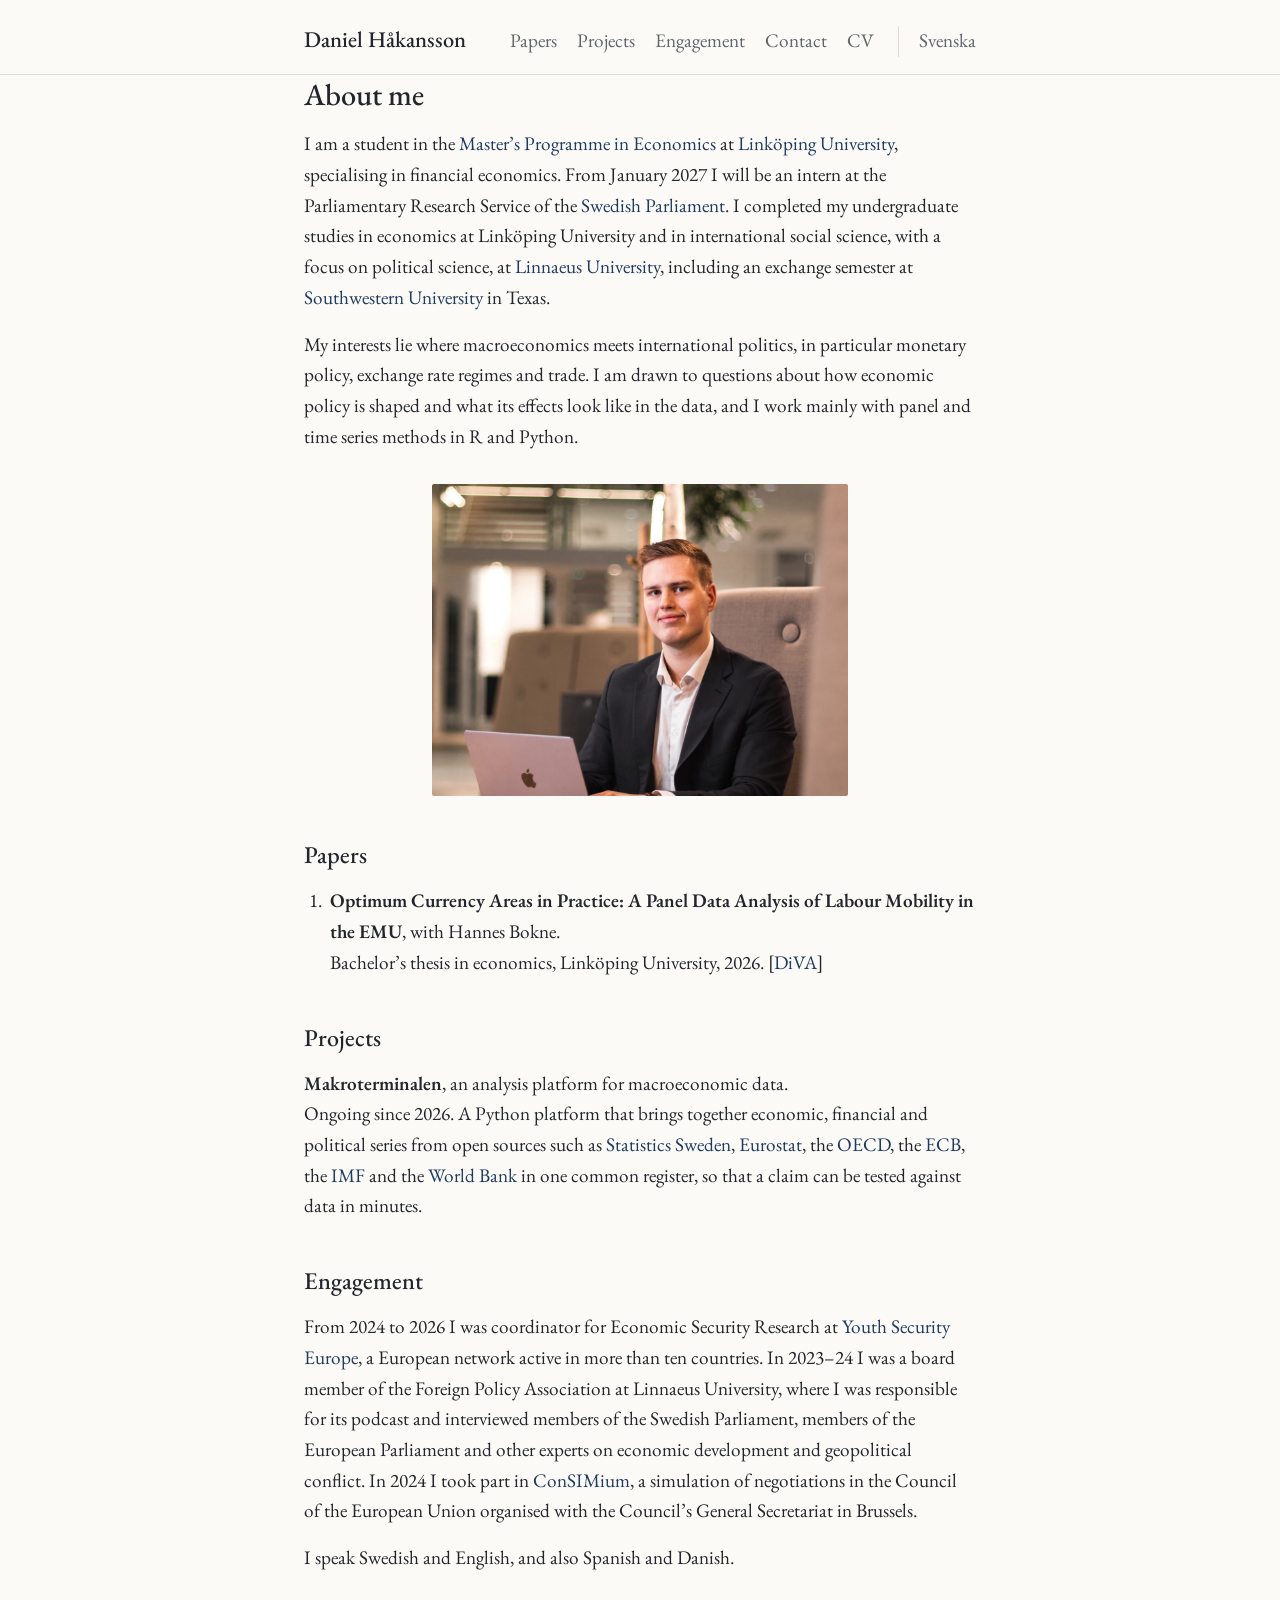
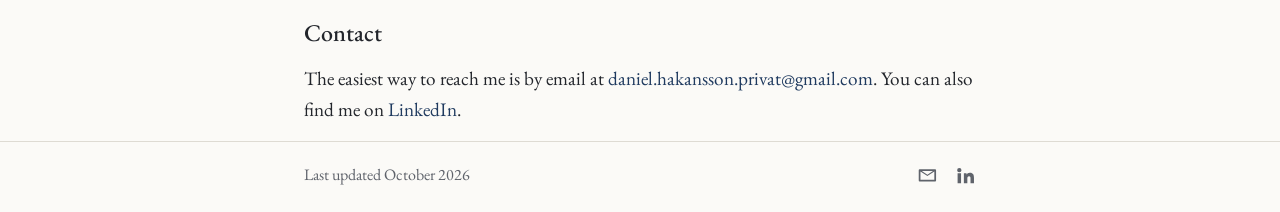
==== index.html @ c1898f9c "Dela upp i Papers och Projects Co-Authored-By: Claude Opus 5.5 <noreply@anthropic.com>" ====
<!doctype html>
<html lang="en">
<head>
  <meta charset="utf-8">
  <meta name="viewport" content="width=device-width, initial-scale=1">
  <title>Daniel Håkansson</title>
  <meta name="description" content="Daniel Håkansson, MSc student in economics (financial economics) at Linköping University.">
  <link rel="alternate" hreflang="en" href="https://daniel-hakansson.github.io/">
  <link rel="alternate" hreflang="sv" href="https://daniel-hakansson.github.io/sv/">
  <link rel="preconnect" href="https://fonts.googleapis.com">
  <link rel="preconnect" href="https://fonts.gstatic.com" crossorigin>
  <link href="https://fonts.googleapis.com/css2?family=EB+Garamond:ital,wght@0,400;0,500;0,600;1,400&display=swap" rel="stylesheet">
  <link rel="stylesheet" href="style.css">
</head>
<body>
  <header class="site-header">
    <div class="wrap">
      <a class="site-name" href="./">Daniel Håkansson</a>
      <nav>
        <a href="#papers">Papers</a>
        <a href="#projects">Projects</a>
        <a href="#engagement">Engagement</a>
        <a href="#contact">Contact</a>
        <a href="cv.html">CV</a>
      </nav>
      <a class="lang" href="sv/" hreflang="sv" lang="sv">Svenska</a>
    </div>
  </header>

  <main class="wrap">
    <section id="about">
      <h1>About me</h1>
      <p>I am a student in the <a href="https://studieinfo.liu.se/en/program/F7MNA">Master’s Programme in Economics</a> at <a href="https://liu.se/en">Linköping University</a>, specialising in financial economics. From January 2027 I will be an intern at the Parliamentary Research Service of the <a href="https://www.riksdagen.se/en/">Swedish Parliament</a>. I completed my undergraduate studies in economics at Linköping University and in international social science, with a focus on political science, at <a href="https://lnu.se/en/">Linnaeus University</a>, including an exchange semester at <a href="https://www.southwestern.edu">Southwestern University</a> in Texas.</p>
      <p>My interests lie where macroeconomics meets international politics, in particular monetary policy, exchange rate regimes and trade. I am drawn to questions about how economic policy is shaped and what its effects look like in the data, and I work mainly with panel and time series methods in R and Python.</p>
      <figure class="portrait">
        <img src="images/portrait.jpg" alt="Daniel Håkansson" width="1200" height="900">
      </figure>
    </section>

    <section id="papers">
      <h2>Papers</h2>
      <ol class="works">
        <li>
          <span class="work-title">Optimum Currency Areas in Practice: A Panel Data Analysis of Labour Mobility in the EMU</span>, with Hannes Bokne.<br>
          Bachelor’s thesis in economics, Linköping University, 2026. [<a href="https://urn.kb.se/resolve?urn=urn:nbn:se:liu:diva-224443">DiVA</a>]
        </li>
      </ol>
    </section>

    <section id="projects">
      <h2>Projects</h2>
      <div class="project">
        <span class="work-title">Makroterminalen</span>, an analysis platform for macroeconomic data.<br>
        Ongoing since 2026. A Python platform that brings together economic, financial and political series from open sources such as <a href="https://www.scb.se/en/">Statistics Sweden</a>, <a href="https://ec.europa.eu/eurostat">Eurostat</a>, the <a href="https://www.oecd.org">OECD</a>, the <a href="https://www.ecb.europa.eu">ECB</a>, the <a href="https://www.imf.org">IMF</a> and the <a href="https://www.worldbank.org">World Bank</a> in one common register, so that a claim can be tested against data in minutes.
      </div>
    </section>

    <section id="engagement">
      <h2>Engagement</h2>
      <p>From 2024 to 2026 I was coordinator for Economic Security Research at <a href="https://youthsecurity.eu">Youth Security Europe</a>, a European network active in more than ten countries. In 2023–24 I was a board member of the Foreign Policy Association at Linnaeus University, where I was responsible for its podcast and interviewed members of the Swedish Parliament, members of the European Parliament and other experts on economic development and geopolitical conflict. In 2024 I took part in <a href="https://www.consilium.europa.eu/en/events/consimium/">ConSIMium</a>, a simulation of negotiations in the Council of the European Union organised with the Council’s General Secretariat in Brussels.</p>
      <p>I speak Swedish and English, and also Spanish and Danish.</p>
    </section>

    <section id="contact">
      <h2>Contact</h2>
      <p>The easiest way to reach me is by email at <span class="email">daniel.hakansson.privat [at] gmail.com</span>. You can also find me on <a href="https://se.linkedin.com/in/daniel-h%C3%A5kansson-78451b238">LinkedIn</a>.</p>
    </section>
  </main>

  <footer class="site-footer">
    <div class="wrap">
      <span>Last updated October 2026</span>
      <span class="icons">
        <a class="email-link" href="#contact" aria-label="Email" title="Email"><svg viewBox="0 0 24 24" aria-hidden="true"><path d="M3 5h18a1 1 0 0 1 1 1v12a1 1 0 0 1-1 1H3a1 1 0 0 1-1-1V6a1 1 0 0 1 1-1Zm1 2.4V17h16V7.4l-8 5.3-8-5.3ZM5.6 7 12 11.2 18.4 7H5.6Z"/></svg></a>
        <a href="https://se.linkedin.com/in/daniel-h%C3%A5kansson-78451b238" aria-label="LinkedIn" title="LinkedIn"><svg viewBox="0 0 24 24" aria-hidden="true"><path d="M4.98 3.5a2.5 2.5 0 1 1 0 5 2.5 2.5 0 0 1 0-5ZM3 9.5h4V21H3V9.5Zm6.5 0h3.8v1.6h.06c.53-1 1.83-2.06 3.77-2.06 4.03 0 4.77 2.65 4.77 6.1V21h-4v-5.1c0-1.22-.02-2.79-1.7-2.79-1.7 0-1.96 1.33-1.96 2.7V21h-4V9.5Z"/></svg></a>
      </span>
    </div>
  </footer>
  <script src="email.js"></script>
</body>
</html>
---- style.css ----
:root {
  --bg: #fbfaf7;
  --text: #22252b;
  --muted: #5f636b;
  --rule: #dedbd3;
  --accent: #1f3a5f;
}

@media (prefers-color-scheme: dark) {
  :root {
    --bg: #17191d;
    --text: #e4e2dd;
    --muted: #a3a6ad;
    --rule: #34373d;
    --accent: #9db8dc;
  }
}

* { box-sizing: border-box; }

html { -webkit-text-size-adjust: 100%; }

body {
  margin: 0;
  background: var(--bg);
  color: var(--text);
  font-family: "EB Garamond", Georgia, "Times New Roman", serif;
  font-size: 1.2rem;
  line-height: 1.6;
  display: flex;
  flex-direction: column;
  min-height: 100vh;
}

.wrap {
  width: 100%;
  max-width: 44rem;
  margin: 0 auto;
  padding: 0 1rem;
}

a { color: var(--accent); text-decoration: none; }
a:hover { text-decoration: underline; }

.site-header { border-bottom: 1px solid var(--rule); }
.site-header .wrap {
  display: flex;
  flex-wrap: wrap;
  gap: 0.5rem 1.5rem;
  justify-content: space-between;
  align-items: baseline;
  padding-top: 1.4rem;
  padding-bottom: 1rem;
}
.site-name { color: var(--text); font-size: 1.4rem; font-weight: 500; }
.site-name:hover { text-decoration: none; }
nav { display: flex; flex-wrap: wrap; gap: 0.25rem 1.25rem; }
nav a { color: var(--muted); }
nav a:hover { color: var(--accent); text-decoration: none; }
nav a[aria-current="page"] { color: var(--text); }
.site-header nav { margin-left: auto; }
.site-header .lang { color: var(--muted); padding-left: 1.25rem; border-left: 1px solid var(--rule); }
.site-header .lang:hover { color: var(--accent); text-decoration: none; }

main { flex: 1; padding-top: 2.5rem; padding-bottom: 3rem; }

section + section { margin-top: 2.75rem; }
section { scroll-margin-top: 1rem; }

h1, h2 { font-weight: 500; line-height: 1.25; margin: 0 0 1rem; }
h1 { font-size: 1.9rem; }
h2 { font-size: 1.5rem; }

p { margin: 0 0 1rem; }

.portrait {
  max-width: 26rem;
  margin: 2rem auto 0;
}
.portrait img { display: block; width: 100%; height: auto; border-radius: 2px; }

.works { padding-left: 1.4rem; margin: 0; }
.works li { margin-bottom: 1rem; padding-left: 0.25rem; }
.work-title { font-weight: 600; }
.project { margin-bottom: 1rem; }

.muted { color: var(--muted); }

.cv .print-note { margin-top: -0.5rem; font-size: 1.05rem; }
.cv section + section { margin-top: 2.25rem; }
.entry { margin-bottom: 1.1rem; }
.entry-head {
  display: flex;
  flex-wrap: wrap;
  justify-content: space-between;
  gap: 0 1rem;
  align-items: baseline;
}
.entry-title { font-weight: 600; }
.entry-date { color: var(--muted); white-space: nowrap; }
.entry-org { font-style: italic; }
.entry p { margin: 0.2rem 0 0; }

.site-footer { border-top: 1px solid var(--rule); color: var(--muted); font-size: 1rem; }
.site-footer .wrap {
  display: flex;
  justify-content: space-between;
  align-items: center;
  gap: 1rem;
  padding-top: 1.25rem;
  padding-bottom: 1.5rem;
}
.site-footer .icons { display: flex; gap: 1.1rem; }
.site-footer .icons a { color: var(--muted); display: inline-flex; }
.site-footer .icons a:hover { color: var(--accent); }
.site-footer .icons svg { width: 1.3rem; height: 1.3rem; fill: currentColor; }

@media print {
  :root { --bg: #fff; --text: #000; --muted: #444; --accent: #000; }
  body { font-size: 11pt; }
  .site-header nav, .print-note, .site-footer { display: none; }
  .site-header { border: 0; }
  main { padding-top: 0.5rem; }
  .entry { break-inside: avoid; }
}

@media (max-width: 34rem) {
  body { font-size: 1.12rem; }
  .site-header .lang { order: 2; margin-left: auto; padding-left: 0; border-left: 0; }
  .site-header nav { order: 3; width: 100%; margin-left: 0; gap: 0.25rem 0.9rem; font-size: 1.05rem; }
  .portrait { margin-top: 1.5rem; }
}
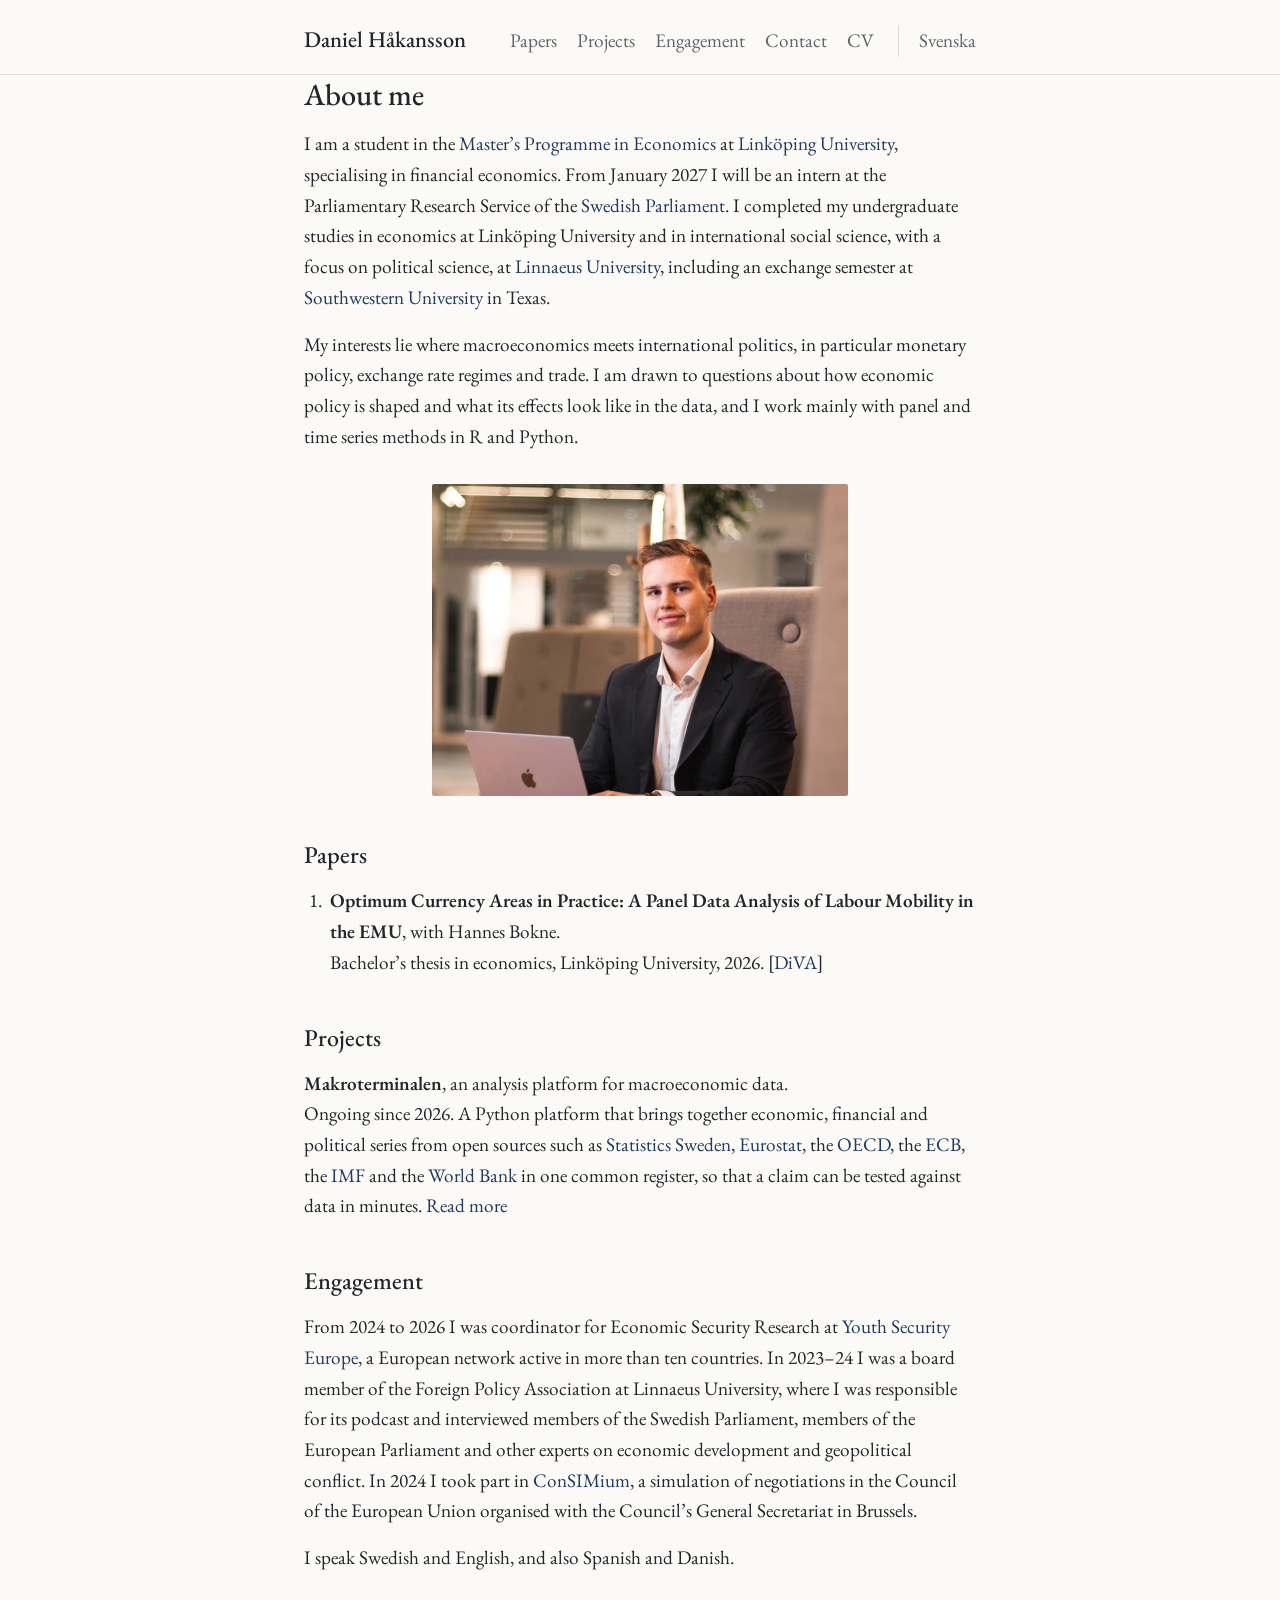
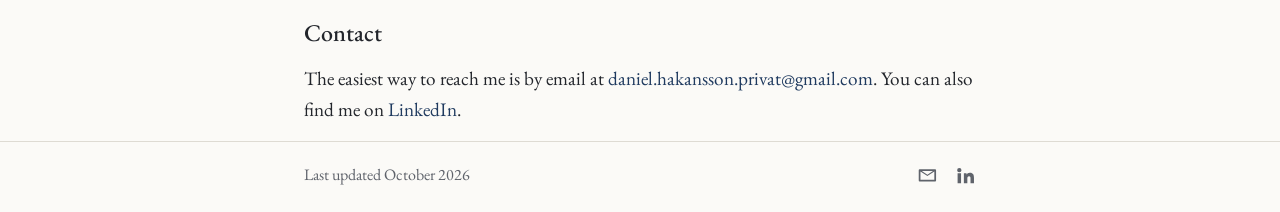
==== commit afdf979b: "Projektsida för Makroterminalen på engelska och svenska Co-Authored-By: Claude Opus 5.5 <noreply@ant" ====
--- a/index.html
+++ b/index.html
@@ -51,7 +51,7 @@
       <h2>Projects</h2>
       <div class="project">
         <span class="work-title">Makroterminalen</span>, an analysis platform for macroeconomic data.<br>
-        Ongoing since 2026. A Python platform that brings together economic, financial and political series from open sources such as <a href="https://www.scb.se/en/">Statistics Sweden</a>, <a href="https://ec.europa.eu/eurostat">Eurostat</a>, the <a href="https://www.oecd.org">OECD</a>, the <a href="https://www.ecb.europa.eu">ECB</a>, the <a href="https://www.imf.org">IMF</a> and the <a href="https://www.worldbank.org">World Bank</a> in one common register, so that a claim can be tested against data in minutes.
+        Ongoing since 2026. A Python platform that brings together economic, financial and political series from open sources such as <a href="https://www.scb.se/en/">Statistics Sweden</a>, <a href="https://ec.europa.eu/eurostat">Eurostat</a>, the <a href="https://www.oecd.org">OECD</a>, the <a href="https://www.ecb.europa.eu">ECB</a>, the <a href="https://www.imf.org">IMF</a> and the <a href="https://www.worldbank.org">World Bank</a> in one common register, so that a claim can be tested against data in minutes. <a href="makroterminalen.html">Read more</a>
       </div>
     </section>
 
--- a/style.css
+++ b/style.css
@@ -84,6 +84,19 @@
 .work-title { font-weight: 600; }
 .project { margin-bottom: 1rem; }
 
+.kicker { margin: 0 0 0.4rem; font-size: 1rem; letter-spacing: 0.04em; text-transform: uppercase; }
+.kicker a { color: var(--muted); }
+.lead { font-size: 1.3rem; color: var(--muted); margin-bottom: 2rem; }
+.shot { margin: 1.75rem 0; }
+.shot img {
+  display: block;
+  width: 100%;
+  height: auto;
+  border: 1px solid var(--rule);
+  border-radius: 3px;
+}
+.shot figcaption { margin-top: 0.5rem; font-size: 1.02rem; color: var(--muted); font-style: italic; }
+
 .muted { color: var(--muted); }
 
 .cv .print-note { margin-top: -0.5rem; font-size: 1.05rem; }
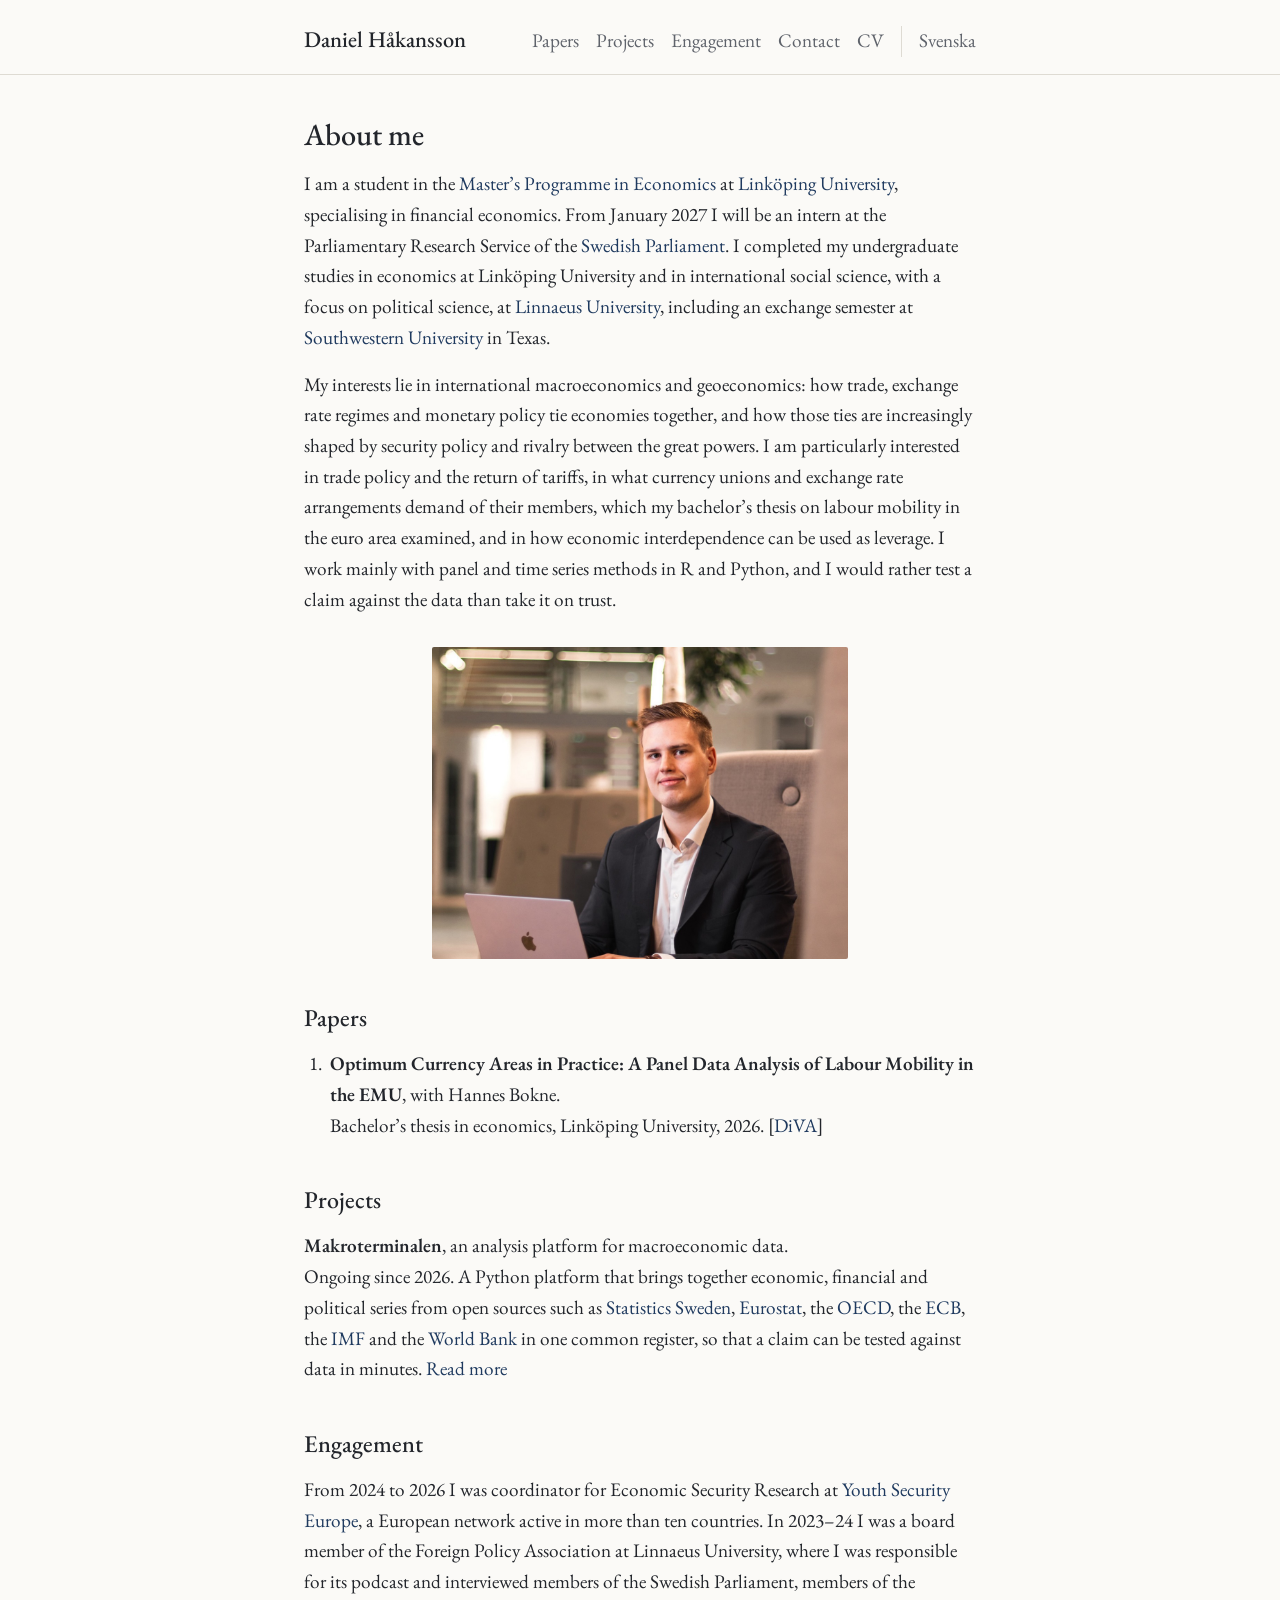
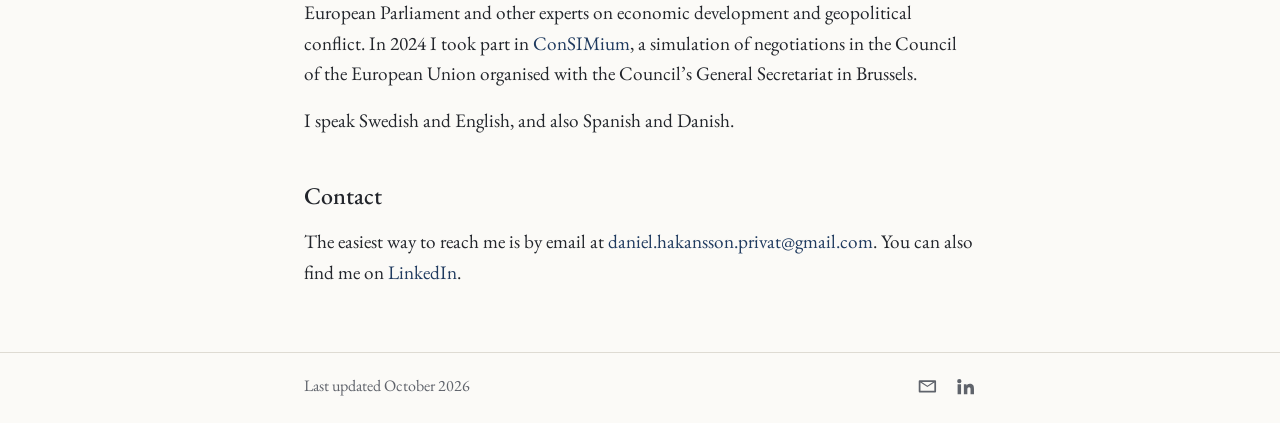
==== commit 997689eb: "Utförligare presentation av intressena: geoekonomi, handel och internationell makro Co-Authored-By: " ====
--- a/index.html
+++ b/index.html
@@ -31,7 +31,7 @@
     <section id="about">
       <h1>About me</h1>
       <p>I am a student in the <a href="https://studieinfo.liu.se/en/program/F7MNA">Master’s Programme in Economics</a> at <a href="https://liu.se/en">Linköping University</a>, specialising in financial economics. From January 2027 I will be an intern at the Parliamentary Research Service of the <a href="https://www.riksdagen.se/en/">Swedish Parliament</a>. I completed my undergraduate studies in economics at Linköping University and in international social science, with a focus on political science, at <a href="https://lnu.se/en/">Linnaeus University</a>, including an exchange semester at <a href="https://www.southwestern.edu">Southwestern University</a> in Texas.</p>
-      <p>My interests lie where macroeconomics meets international politics, in particular monetary policy, exchange rate regimes and trade. I am drawn to questions about how economic policy is shaped and what its effects look like in the data, and I work mainly with panel and time series methods in R and Python.</p>
+      <p>My interests lie in international macroeconomics and geoeconomics: how trade, exchange rate regimes and monetary policy tie economies together, and how those ties are increasingly shaped by security policy and rivalry between the great powers. I am particularly interested in trade policy and the return of tariffs, in what currency unions and exchange rate arrangements demand of their members, which my bachelor’s thesis on labour mobility in the euro area examined, and in how economic interdependence can be used as leverage. I work mainly with panel and time series methods in R and Python, and I would rather test a claim against the data than take it on trust.</p>
       <figure class="portrait">
         <img src="images/portrait.jpg" alt="Daniel Håkansson" width="1200" height="900">
       </figure>
--- a/style.css
+++ b/style.css
@@ -46,7 +46,7 @@
 .site-header .wrap {
   display: flex;
   flex-wrap: wrap;
-  gap: 0.5rem 1.5rem;
+  gap: 0.5rem 1.1rem;
   justify-content: space-between;
   align-items: baseline;
   padding-top: 1.4rem;
@@ -54,15 +54,15 @@
 }
 .site-name { color: var(--text); font-size: 1.4rem; font-weight: 500; }
 .site-name:hover { text-decoration: none; }
-nav { display: flex; flex-wrap: wrap; gap: 0.25rem 1.25rem; }
+nav { display: flex; flex-wrap: wrap; gap: 0.25rem 1.05rem; }
 nav a { color: var(--muted); }
 nav a:hover { color: var(--accent); text-decoration: none; }
 nav a[aria-current="page"] { color: var(--text); }
 .site-header nav { margin-left: auto; }
-.site-header .lang { color: var(--muted); padding-left: 1.25rem; border-left: 1px solid var(--rule); }
+.site-header .lang { color: var(--muted); padding-left: 1.05rem; border-left: 1px solid var(--rule); }
 .site-header .lang:hover { color: var(--accent); text-decoration: none; }
 
-main { flex: 1; padding-top: 2.5rem; padding-bottom: 3rem; }
+main.wrap { flex: 1; padding-top: 2.5rem; padding-bottom: 3rem; }
 
 section + section { margin-top: 2.75rem; }
 section { scroll-margin-top: 1rem; }
@@ -96,6 +96,52 @@
   border-radius: 3px;
 }
 .shot figcaption { margin-top: 0.5rem; font-size: 1.02rem; color: var(--muted); font-style: italic; }
+
+.gallery { margin: 1.75rem 0; }
+.gallery-track { align-items: flex-start; }
+.gallery:focus-visible { outline: 2px solid var(--accent); outline-offset: 4px; }
+.gallery-track {
+  display: flex;
+  overflow-x: auto;
+  scroll-snap-type: x mandatory;
+  scrollbar-width: none;
+}
+.gallery-track::-webkit-scrollbar { display: none; }
+.gallery .slide {
+  flex: 0 0 100%;
+  margin: 0;
+  scroll-snap-align: start;
+}
+.gallery .slide img {
+  display: block;
+  width: 100%;
+  height: auto;
+  border: 1px solid var(--rule);
+  border-radius: 3px;
+}
+.gallery .slide figcaption { margin-top: 0.5rem; font-size: 1.02rem; color: var(--muted); font-style: italic; }
+.gallery-controls {
+  display: flex;
+  align-items: center;
+  justify-content: center;
+  gap: 1rem;
+  margin-top: 0.6rem;
+}
+.gallery-controls button {
+  font: inherit;
+  font-size: 1.3rem;
+  line-height: 1;
+  width: 2.4rem;
+  height: 2.4rem;
+  border: 1px solid var(--rule);
+  border-radius: 50%;
+  background: transparent;
+  color: var(--text);
+  cursor: pointer;
+}
+.gallery-controls button:hover:not(:disabled) { border-color: var(--accent); color: var(--accent); }
+.gallery-controls button:disabled { opacity: 0.35; cursor: default; }
+.gallery-count { color: var(--muted); min-width: 3.5rem; text-align: center; font-variant-numeric: tabular-nums; }
 
 .muted { color: var(--muted); }
 
@@ -133,8 +179,10 @@
   body { font-size: 11pt; }
   .site-header nav, .print-note, .site-footer { display: none; }
   .site-header { border: 0; }
-  main { padding-top: 0.5rem; }
+  main.wrap { padding-top: 0.5rem; }
   .entry { break-inside: avoid; }
+  .gallery-track { display: block; overflow: visible; }
+  .gallery-controls { display: none; }
 }
 
 @media (max-width: 34rem) {
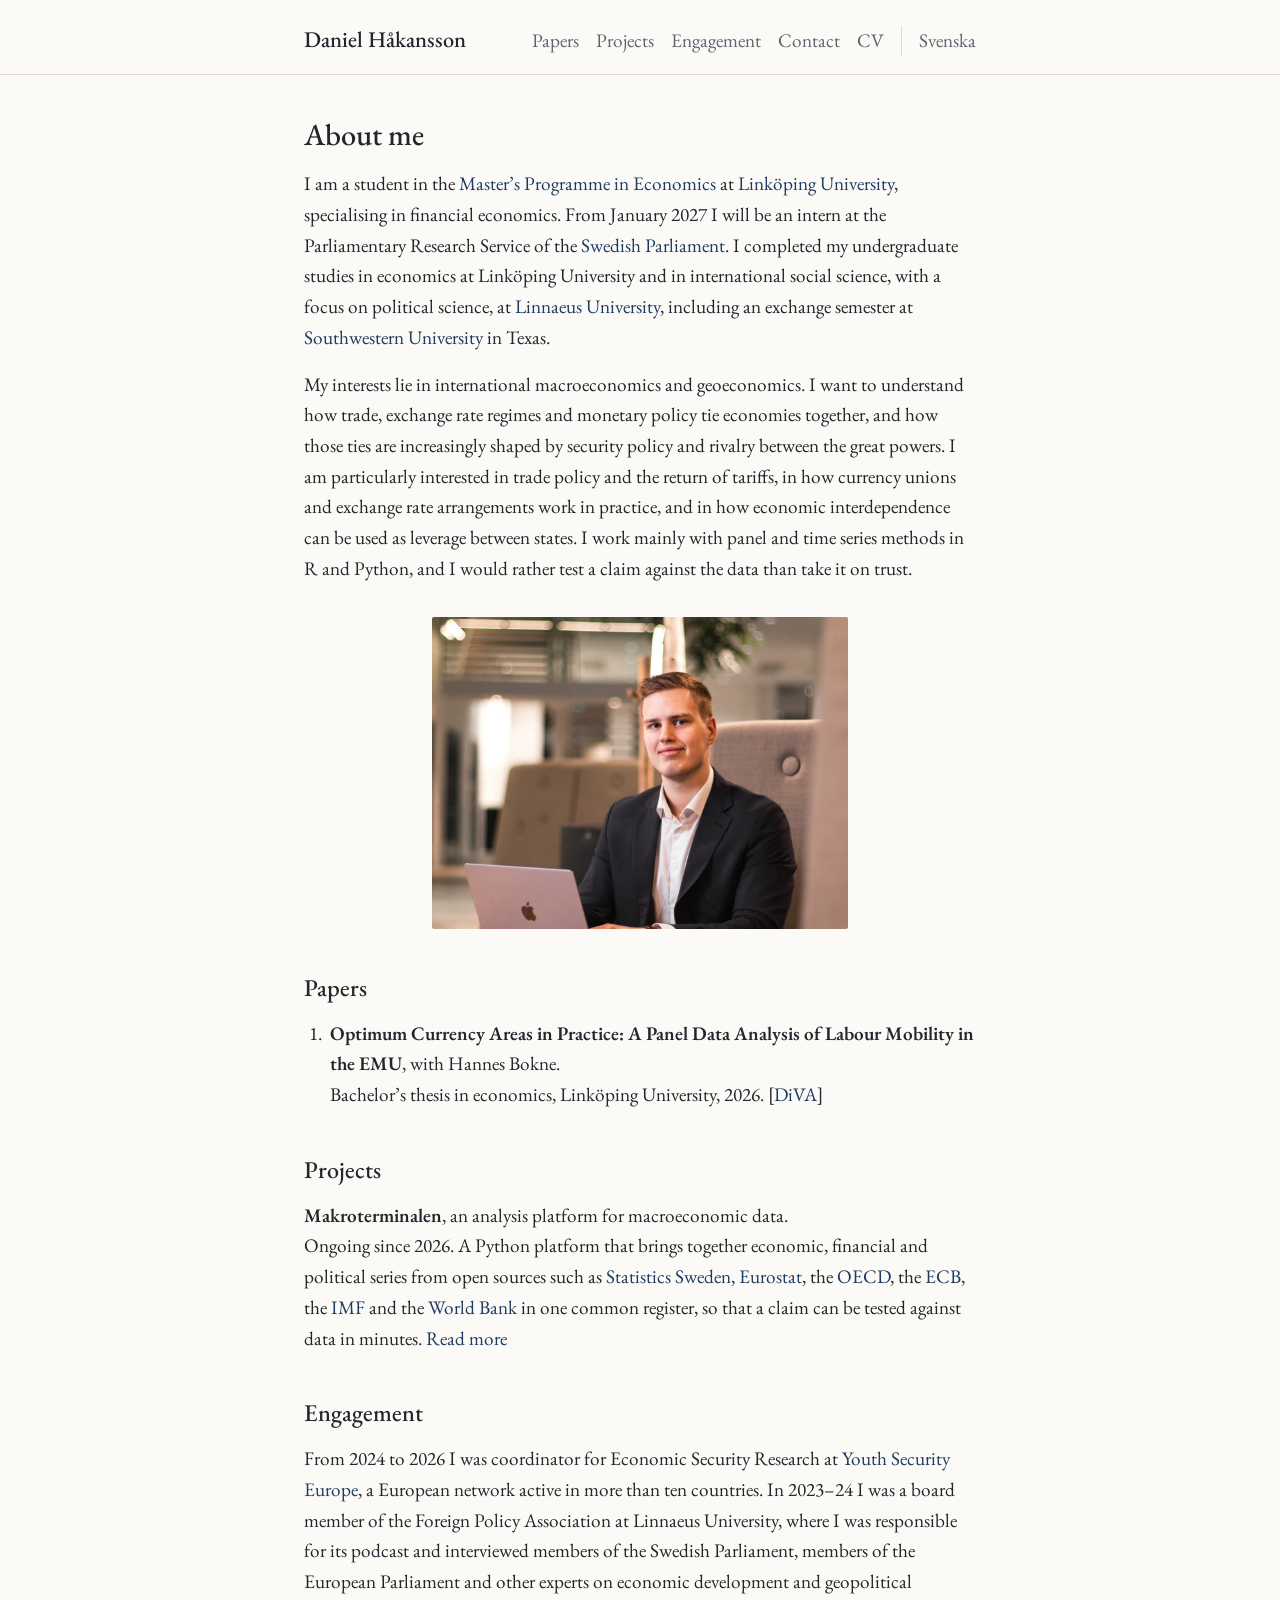
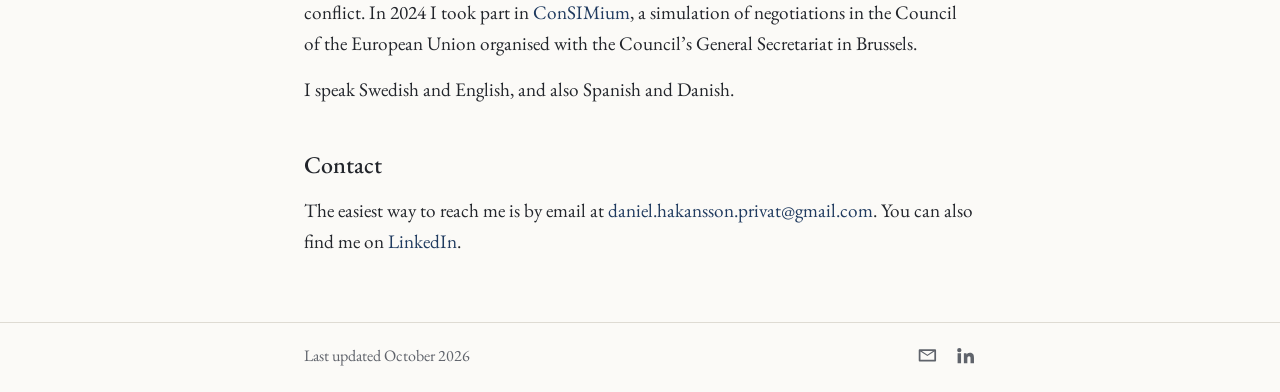
==== commit 82c56e1c: "Intressestycket utan kolon och utan uppsatsen Co-Authored-By: Claude Opus 5.5 <noreply@anthropic.com" ====
--- a/index.html
+++ b/index.html
@@ -31,7 +31,7 @@
     <section id="about">
       <h1>About me</h1>
       <p>I am a student in the <a href="https://studieinfo.liu.se/en/program/F7MNA">Master’s Programme in Economics</a> at <a href="https://liu.se/en">Linköping University</a>, specialising in financial economics. From January 2027 I will be an intern at the Parliamentary Research Service of the <a href="https://www.riksdagen.se/en/">Swedish Parliament</a>. I completed my undergraduate studies in economics at Linköping University and in international social science, with a focus on political science, at <a href="https://lnu.se/en/">Linnaeus University</a>, including an exchange semester at <a href="https://www.southwestern.edu">Southwestern University</a> in Texas.</p>
-      <p>My interests lie in international macroeconomics and geoeconomics: how trade, exchange rate regimes and monetary policy tie economies together, and how those ties are increasingly shaped by security policy and rivalry between the great powers. I am particularly interested in trade policy and the return of tariffs, in what currency unions and exchange rate arrangements demand of their members, which my bachelor’s thesis on labour mobility in the euro area examined, and in how economic interdependence can be used as leverage. I work mainly with panel and time series methods in R and Python, and I would rather test a claim against the data than take it on trust.</p>
+      <p>My interests lie in international macroeconomics and geoeconomics. I want to understand how trade, exchange rate regimes and monetary policy tie economies together, and how those ties are increasingly shaped by security policy and rivalry between the great powers. I am particularly interested in trade policy and the return of tariffs, in how currency unions and exchange rate arrangements work in practice, and in how economic interdependence can be used as leverage between states. I work mainly with panel and time series methods in R and Python, and I would rather test a claim against the data than take it on trust.</p>
       <figure class="portrait">
         <img src="images/portrait.jpg" alt="Daniel Håkansson" width="1200" height="900">
       </figure>
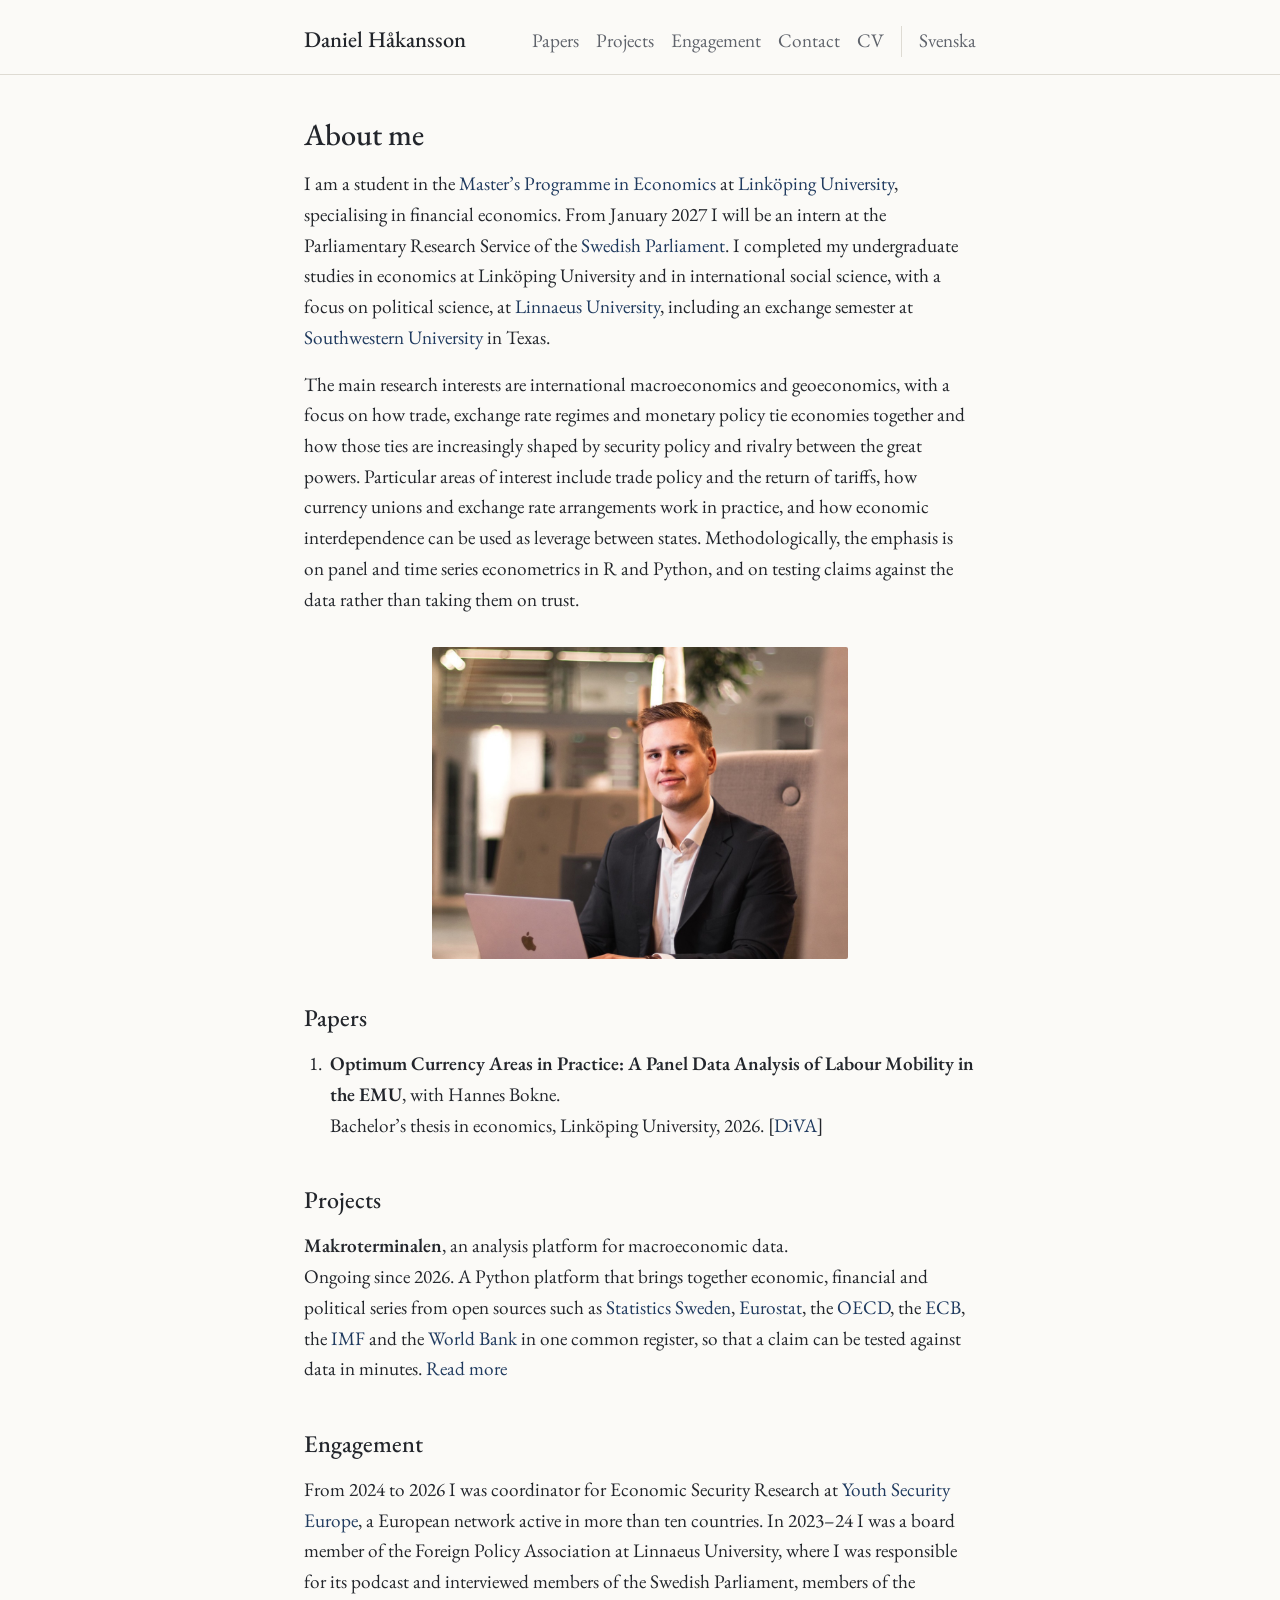
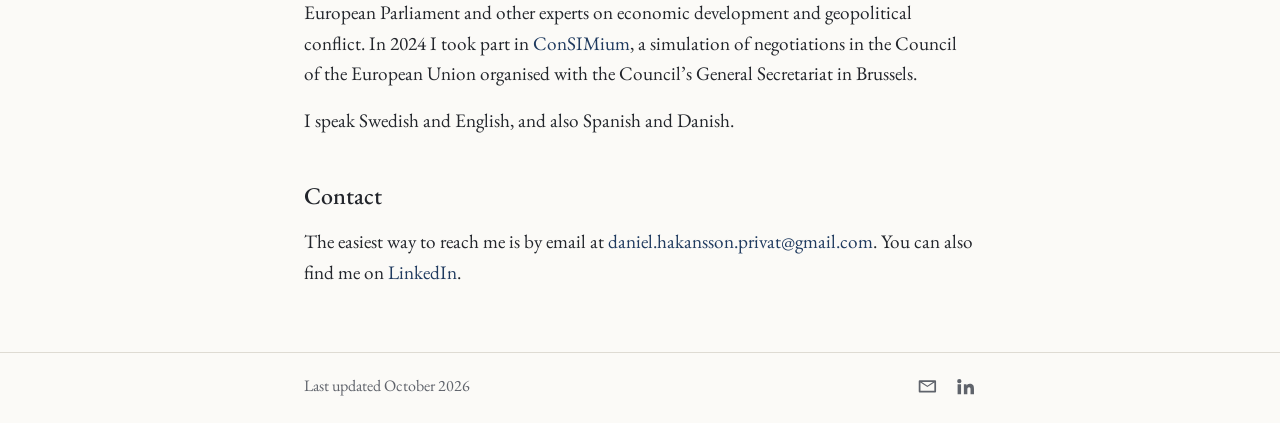
==== commit 45888e54: "Intressestycket utan personliga pronomen Co-Authored-By: Claude Opus 5.5 <noreply@anthropic.com>" ====
--- a/index.html
+++ b/index.html
@@ -31,7 +31,7 @@
     <section id="about">
       <h1>About me</h1>
       <p>I am a student in the <a href="https://studieinfo.liu.se/en/program/F7MNA">Master’s Programme in Economics</a> at <a href="https://liu.se/en">Linköping University</a>, specialising in financial economics. From January 2027 I will be an intern at the Parliamentary Research Service of the <a href="https://www.riksdagen.se/en/">Swedish Parliament</a>. I completed my undergraduate studies in economics at Linköping University and in international social science, with a focus on political science, at <a href="https://lnu.se/en/">Linnaeus University</a>, including an exchange semester at <a href="https://www.southwestern.edu">Southwestern University</a> in Texas.</p>
-      <p>My interests lie in international macroeconomics and geoeconomics. I want to understand how trade, exchange rate regimes and monetary policy tie economies together, and how those ties are increasingly shaped by security policy and rivalry between the great powers. I am particularly interested in trade policy and the return of tariffs, in how currency unions and exchange rate arrangements work in practice, and in how economic interdependence can be used as leverage between states. I work mainly with panel and time series methods in R and Python, and I would rather test a claim against the data than take it on trust.</p>
+      <p>The main research interests are international macroeconomics and geoeconomics, with a focus on how trade, exchange rate regimes and monetary policy tie economies together and how those ties are increasingly shaped by security policy and rivalry between the great powers. Particular areas of interest include trade policy and the return of tariffs, how currency unions and exchange rate arrangements work in practice, and how economic interdependence can be used as leverage between states. Methodologically, the emphasis is on panel and time series econometrics in R and Python, and on testing claims against the data rather than taking them on trust.</p>
       <figure class="portrait">
         <img src="images/portrait.jpg" alt="Daniel Håkansson" width="1200" height="900">
       </figure>
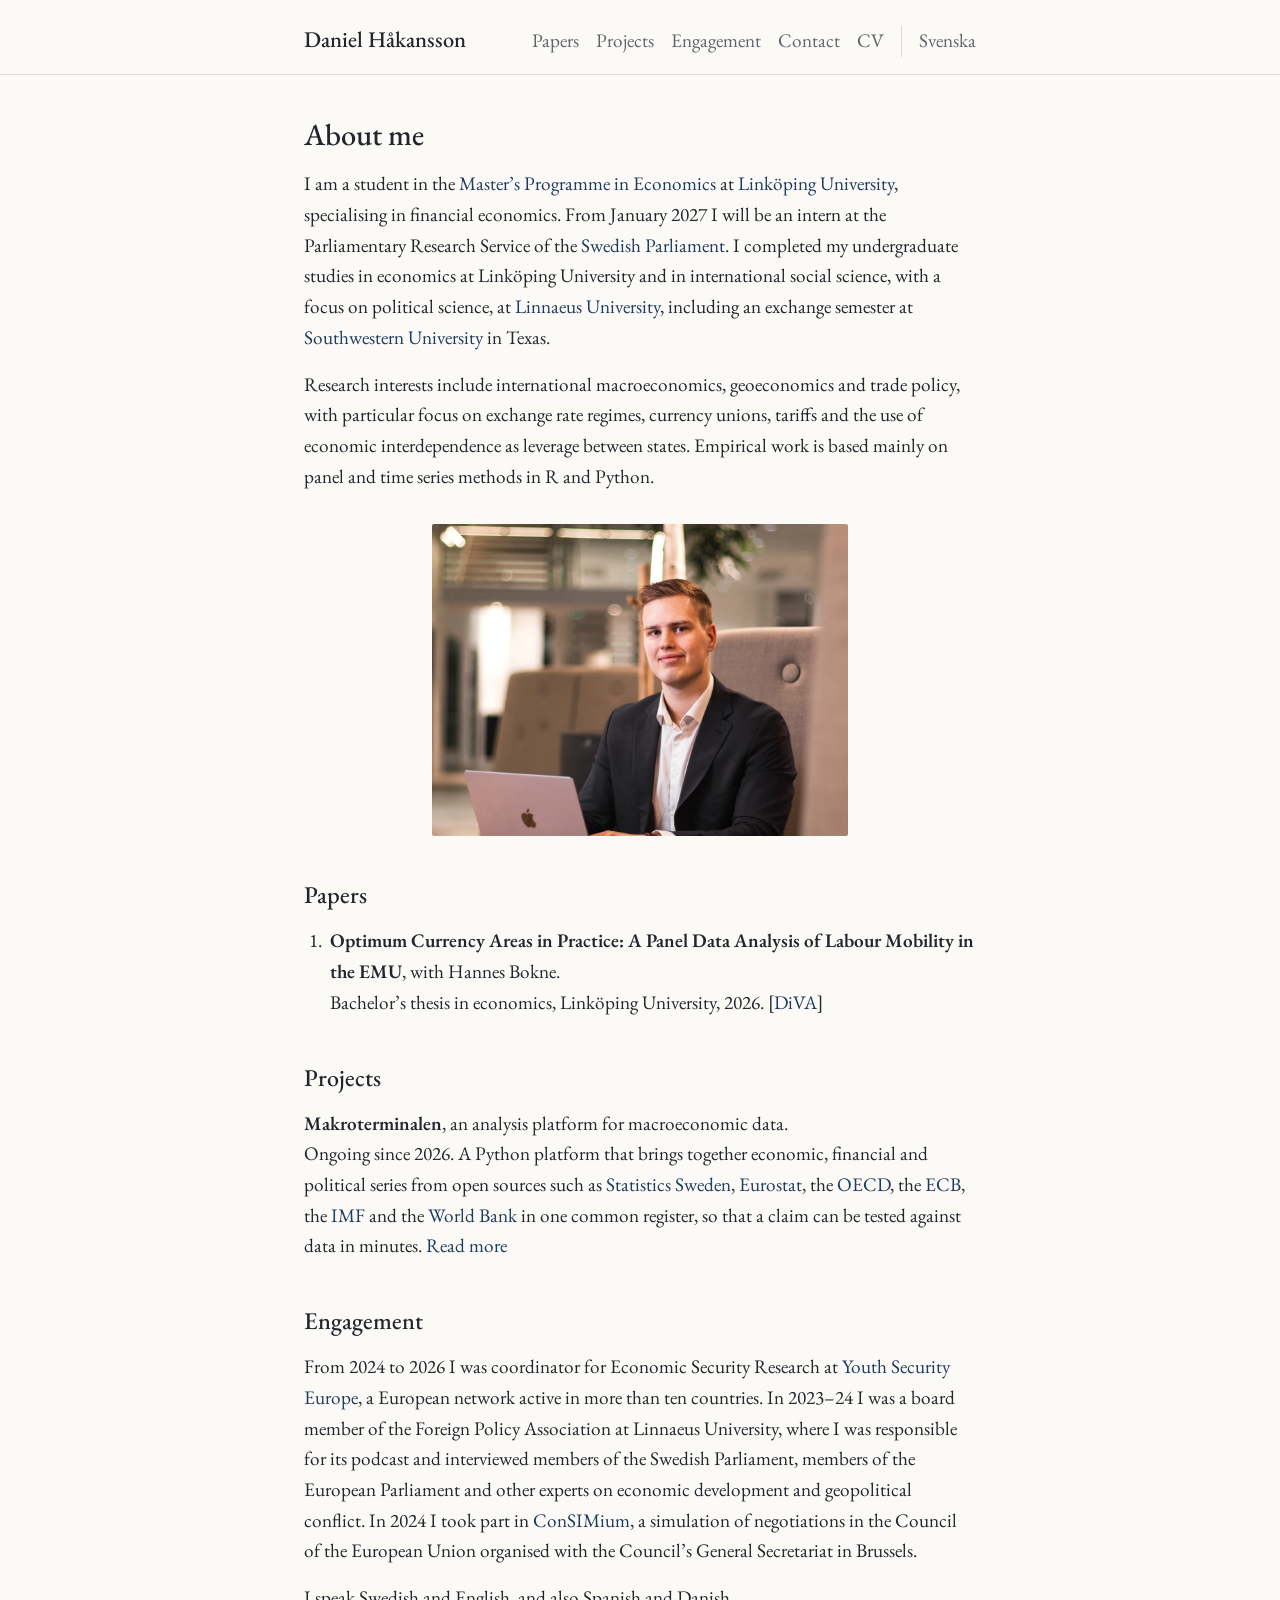
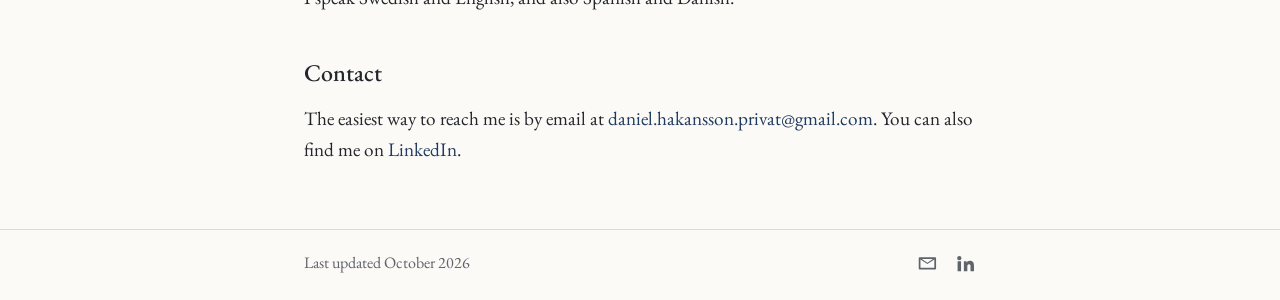
==== commit 10a0c133: "Kortare och sakligare intressestycke Co-Authored-By: Claude Opus 5.5 <noreply@anthropic.com>" ====
--- a/index.html
+++ b/index.html
@@ -31,7 +31,7 @@
     <section id="about">
       <h1>About me</h1>
       <p>I am a student in the <a href="https://studieinfo.liu.se/en/program/F7MNA">Master’s Programme in Economics</a> at <a href="https://liu.se/en">Linköping University</a>, specialising in financial economics. From January 2027 I will be an intern at the Parliamentary Research Service of the <a href="https://www.riksdagen.se/en/">Swedish Parliament</a>. I completed my undergraduate studies in economics at Linköping University and in international social science, with a focus on political science, at <a href="https://lnu.se/en/">Linnaeus University</a>, including an exchange semester at <a href="https://www.southwestern.edu">Southwestern University</a> in Texas.</p>
-      <p>The main research interests are international macroeconomics and geoeconomics, with a focus on how trade, exchange rate regimes and monetary policy tie economies together and how those ties are increasingly shaped by security policy and rivalry between the great powers. Particular areas of interest include trade policy and the return of tariffs, how currency unions and exchange rate arrangements work in practice, and how economic interdependence can be used as leverage between states. Methodologically, the emphasis is on panel and time series econometrics in R and Python, and on testing claims against the data rather than taking them on trust.</p>
+      <p>Research interests include international macroeconomics, geoeconomics and trade policy, with particular focus on exchange rate regimes, currency unions, tariffs and the use of economic interdependence as leverage between states. Empirical work is based mainly on panel and time series methods in R and Python.</p>
       <figure class="portrait">
         <img src="images/portrait.jpg" alt="Daniel Håkansson" width="1200" height="900">
       </figure>
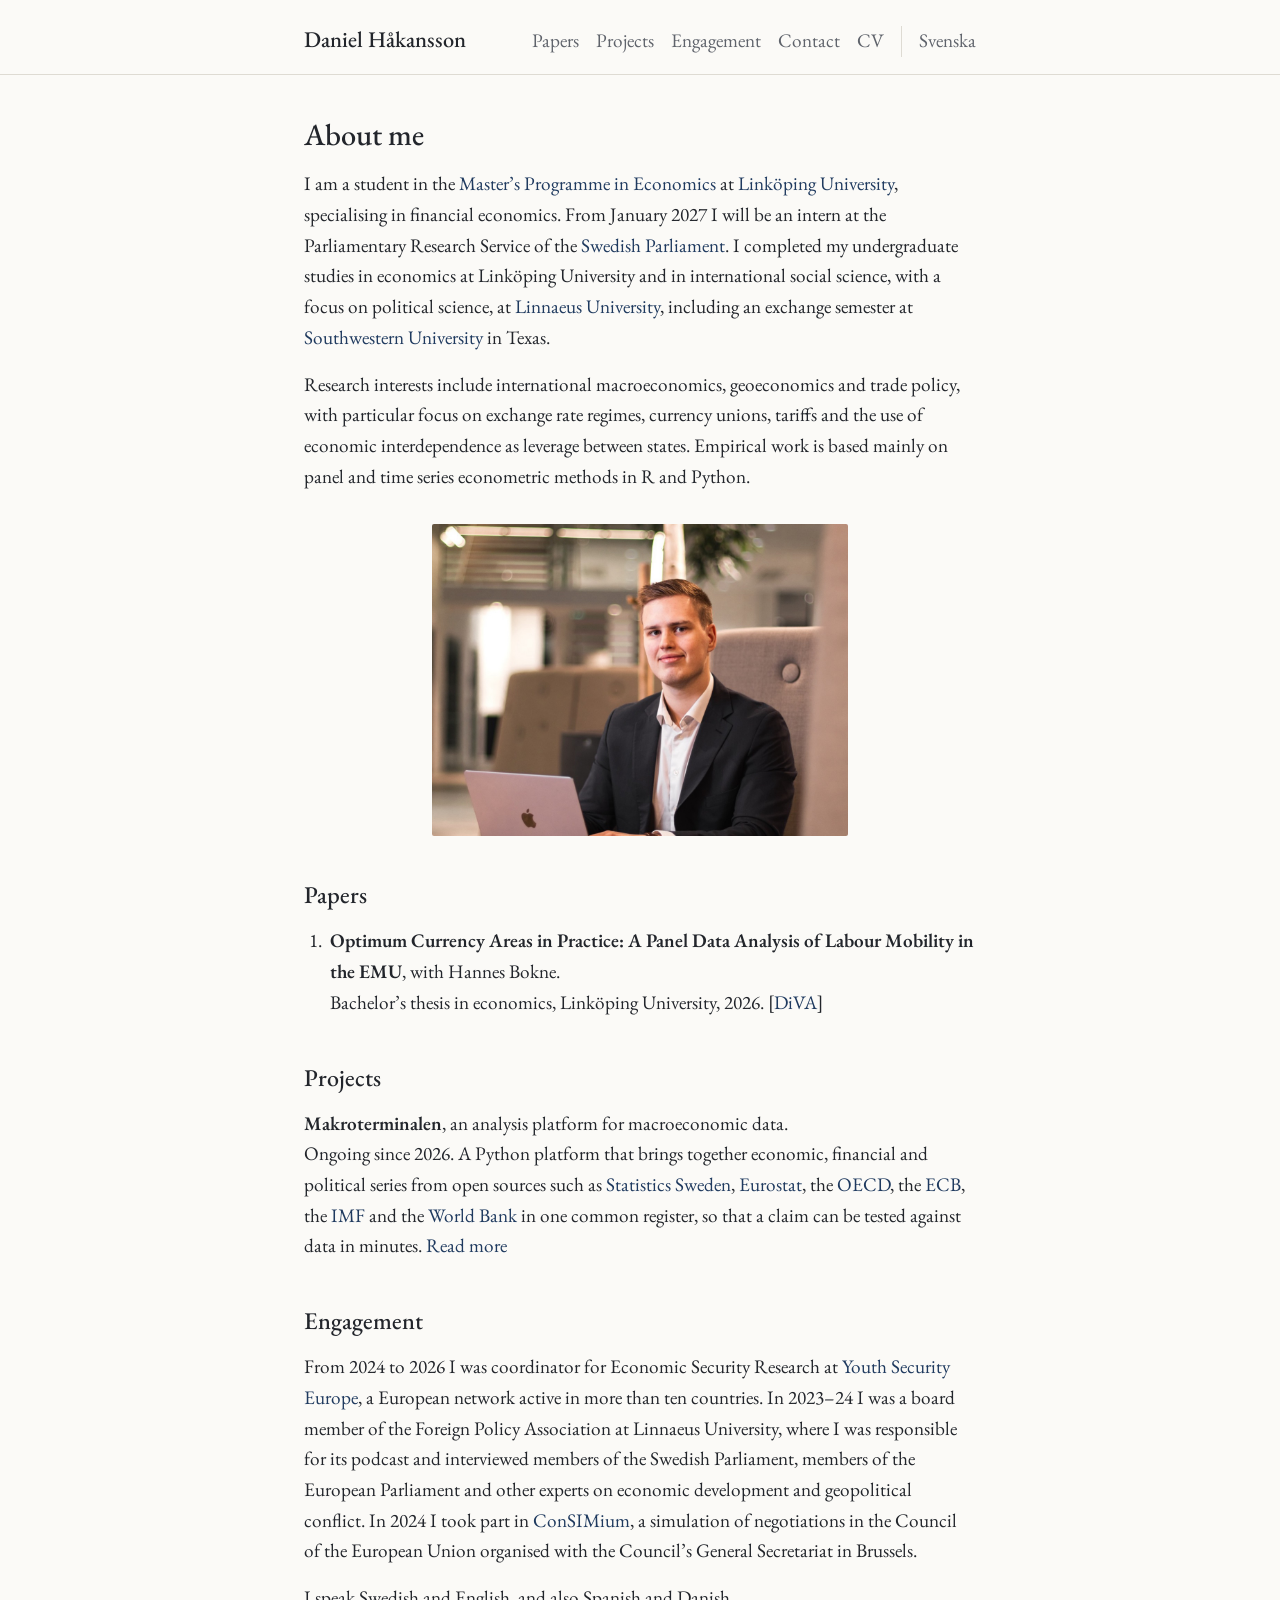
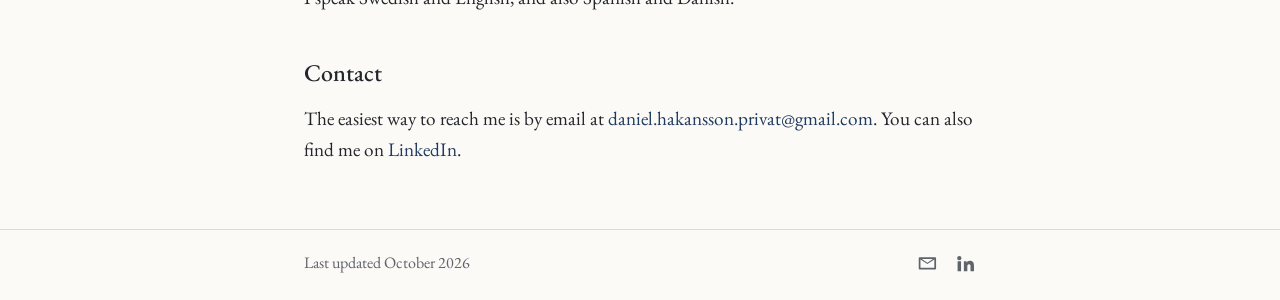
==== commit d0609cfa: "Lägg till econometric i intressestycket Co-Authored-By: Claude Opus 5.5 <noreply@anthropic.com>" ====
--- a/index.html
+++ b/index.html
@@ -31,7 +31,7 @@
     <section id="about">
       <h1>About me</h1>
       <p>I am a student in the <a href="https://studieinfo.liu.se/en/program/F7MNA">Master’s Programme in Economics</a> at <a href="https://liu.se/en">Linköping University</a>, specialising in financial economics. From January 2027 I will be an intern at the Parliamentary Research Service of the <a href="https://www.riksdagen.se/en/">Swedish Parliament</a>. I completed my undergraduate studies in economics at Linköping University and in international social science, with a focus on political science, at <a href="https://lnu.se/en/">Linnaeus University</a>, including an exchange semester at <a href="https://www.southwestern.edu">Southwestern University</a> in Texas.</p>
-      <p>Research interests include international macroeconomics, geoeconomics and trade policy, with particular focus on exchange rate regimes, currency unions, tariffs and the use of economic interdependence as leverage between states. Empirical work is based mainly on panel and time series methods in R and Python.</p>
+      <p>Research interests include international macroeconomics, geoeconomics and trade policy, with particular focus on exchange rate regimes, currency unions, tariffs and the use of economic interdependence as leverage between states. Empirical work is based mainly on panel and time series econometric methods in R and Python.</p>
       <figure class="portrait">
         <img src="images/portrait.jpg" alt="Daniel Håkansson" width="1200" height="900">
       </figure>
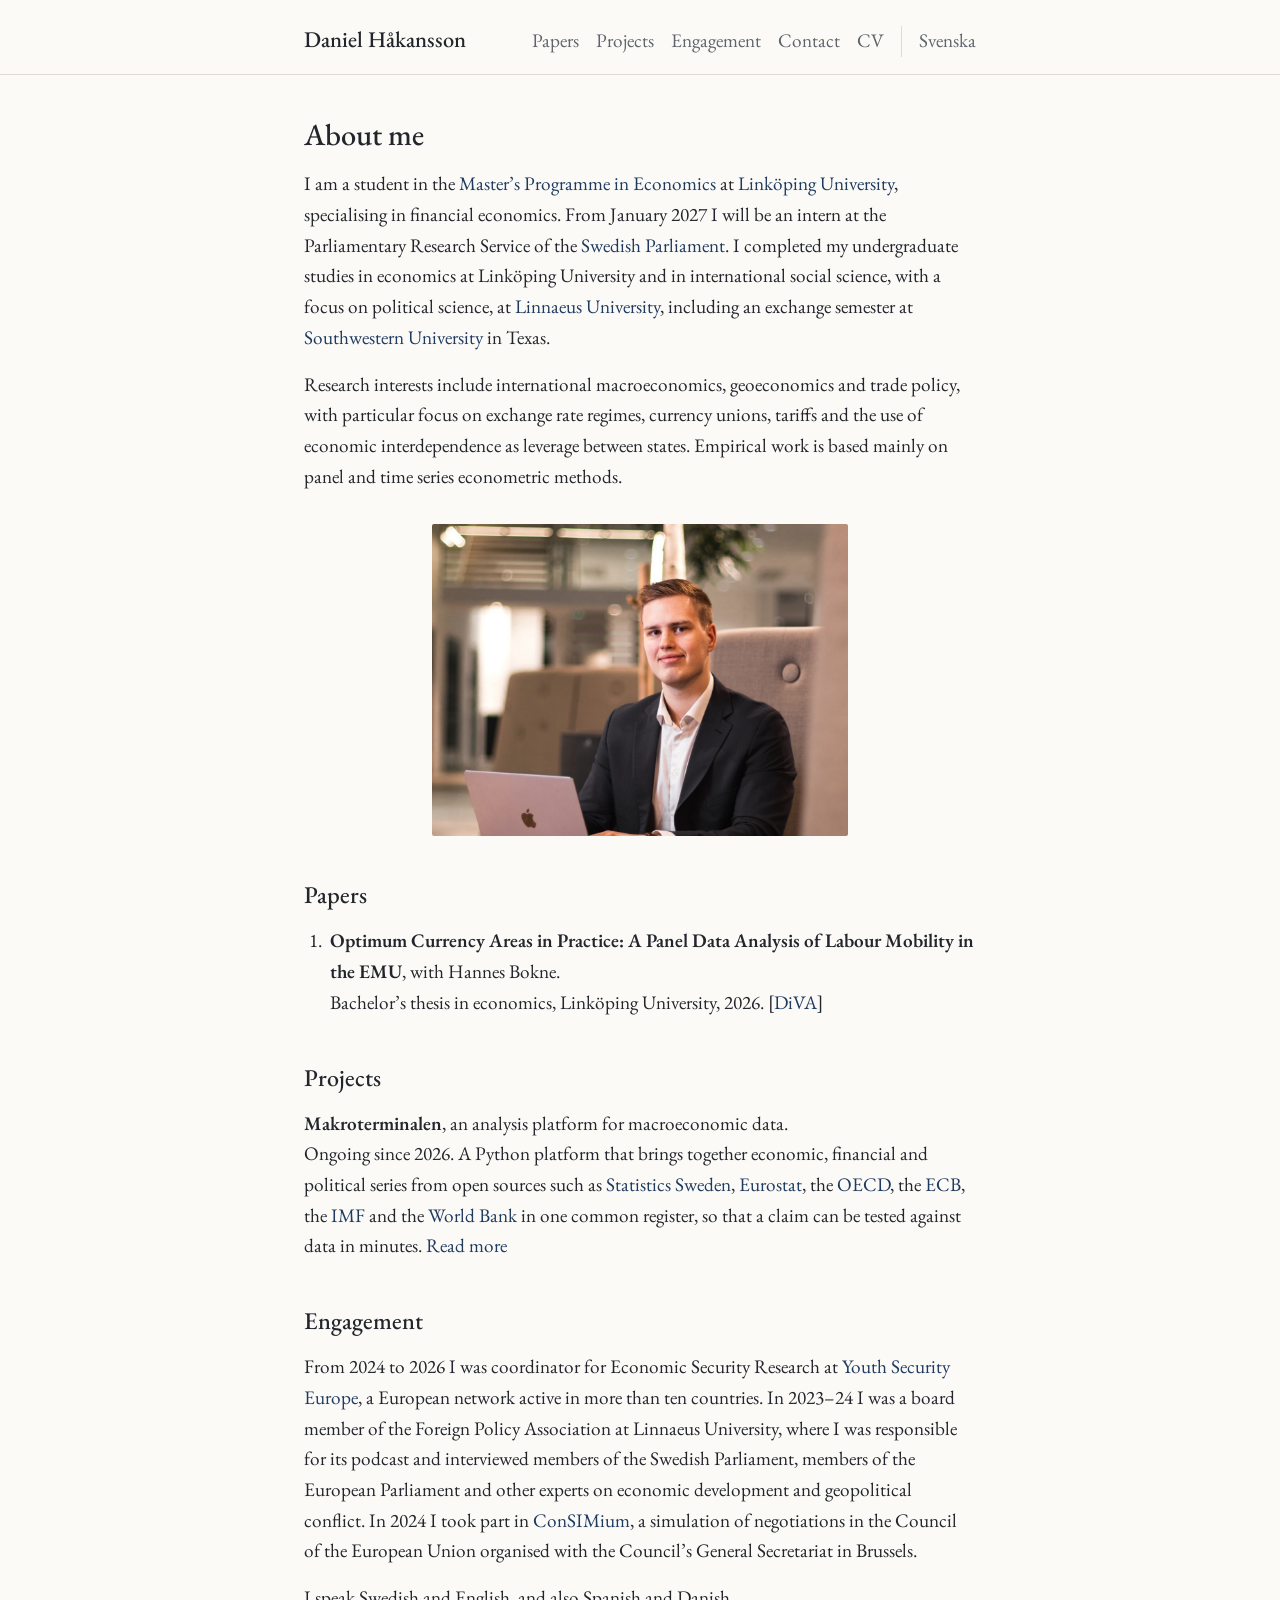
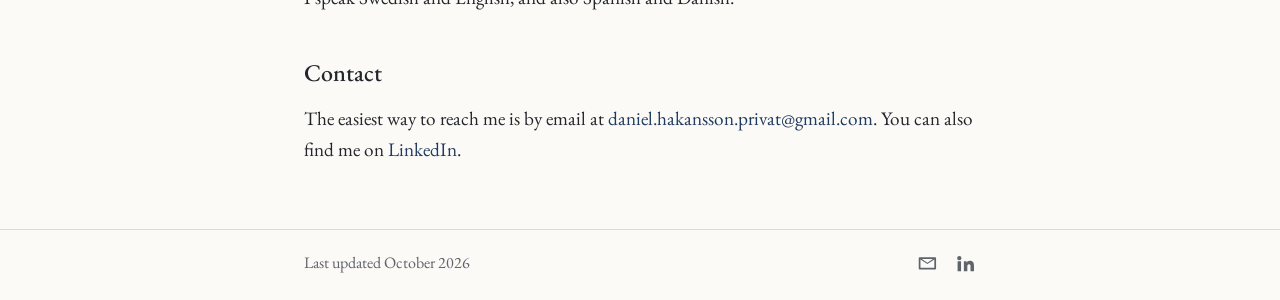
==== commit 3cf8b435: "Ta bort i R och Python ur intressestycket Co-Authored-By: Claude Opus 5.5 <noreply@anthropic.com>" ====
--- a/index.html
+++ b/index.html
@@ -31,7 +31,7 @@
     <section id="about">
       <h1>About me</h1>
       <p>I am a student in the <a href="https://studieinfo.liu.se/en/program/F7MNA">Master’s Programme in Economics</a> at <a href="https://liu.se/en">Linköping University</a>, specialising in financial economics. From January 2027 I will be an intern at the Parliamentary Research Service of the <a href="https://www.riksdagen.se/en/">Swedish Parliament</a>. I completed my undergraduate studies in economics at Linköping University and in international social science, with a focus on political science, at <a href="https://lnu.se/en/">Linnaeus University</a>, including an exchange semester at <a href="https://www.southwestern.edu">Southwestern University</a> in Texas.</p>
-      <p>Research interests include international macroeconomics, geoeconomics and trade policy, with particular focus on exchange rate regimes, currency unions, tariffs and the use of economic interdependence as leverage between states. Empirical work is based mainly on panel and time series econometric methods in R and Python.</p>
+      <p>Research interests include international macroeconomics, geoeconomics and trade policy, with particular focus on exchange rate regimes, currency unions, tariffs and the use of economic interdependence as leverage between states. Empirical work is based mainly on panel and time series econometric methods.</p>
       <figure class="portrait">
         <img src="images/portrait.jpg" alt="Daniel Håkansson" width="1200" height="900">
       </figure>
